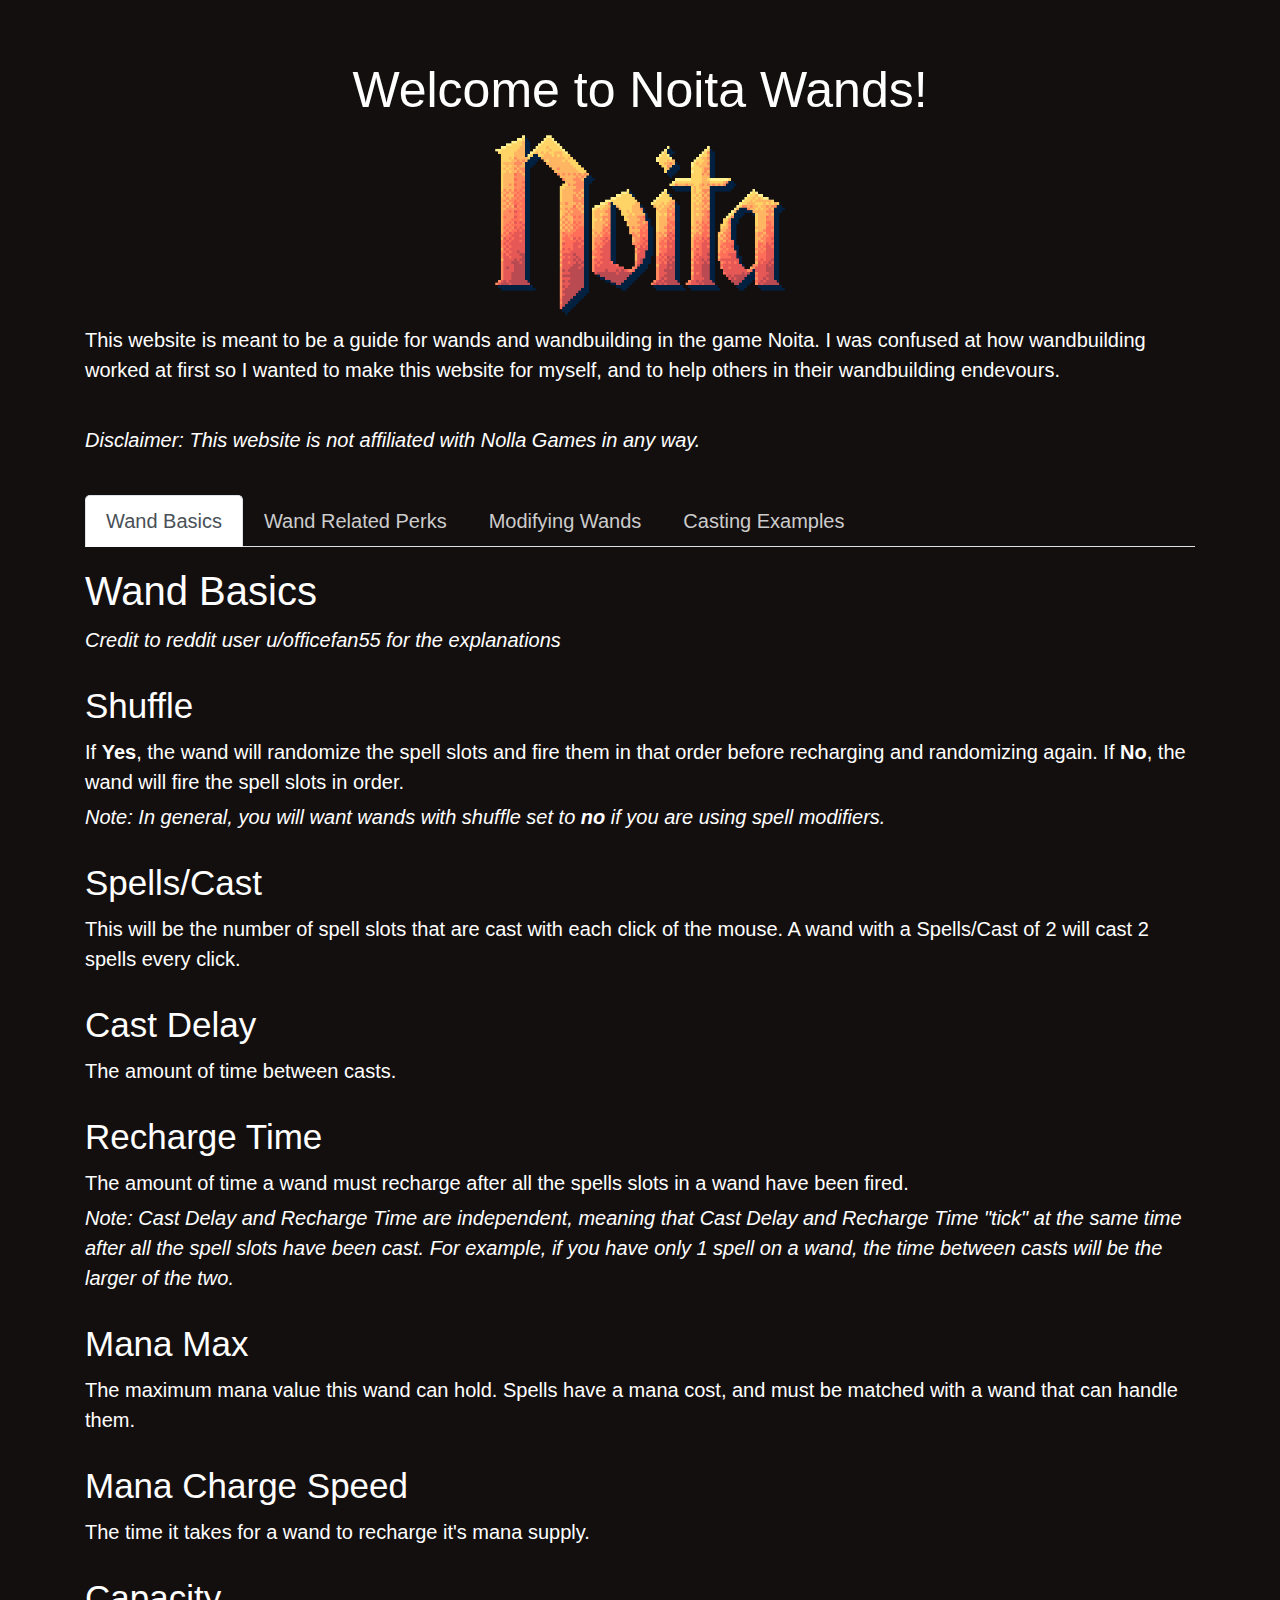
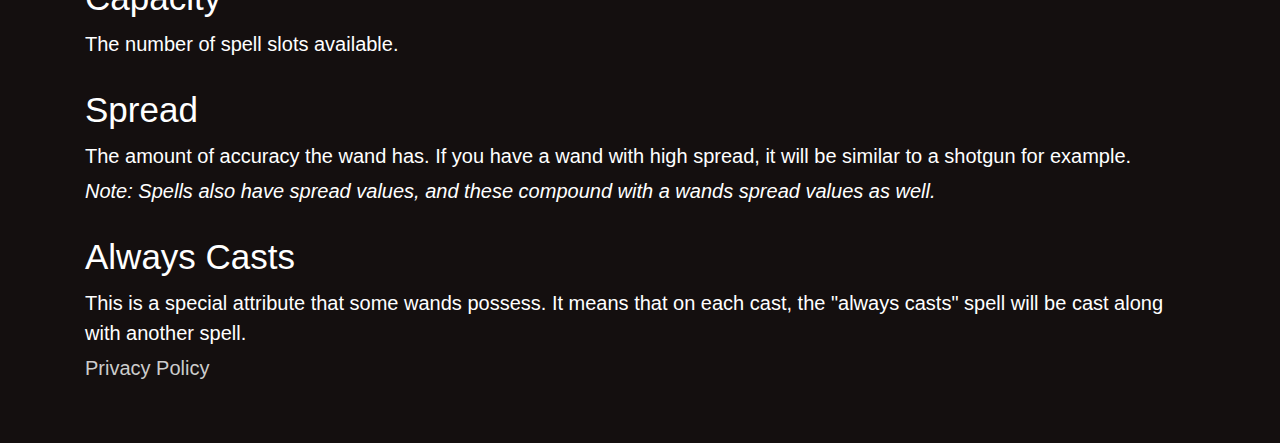
==== index.html @ 8fd9ebec "adding spell casting example" ====
<!DOCTYPE html>
<html>
  <head>
    <meta charset="UTF-8">
    <title>Noita Wands</title>
    <!-- Bootsrap 4 -->
    <link rel="stylesheet" href="https://stackpath.bootstrapcdn.com/bootstrap/4.3.1/css/bootstrap.min.css" integrity="sha384-ggOyR0iXCbMQv3Xipma34MD+dH/1fQ784/j6cY/iJTQUOhcWr7x9JvoRxT2MZw1T" crossorigin="anonymous">
    <!-- Custom Styles -->
    <link rel="stylesheet" href="stylesheets/main.css" type="text/css">

    <!-- JavaScript -->
    <script src="https://code.jquery.com/jquery-3.3.1.slim.min.js" integrity="sha384-q8i/X+965DzO0rT7abK41JStQIAqVgRVzpbzo5smXKp4YfRvH+8abtTE1Pi6jizo" crossorigin="anonymous"></script>
    <script src="https://cdnjs.cloudflare.com/ajax/libs/popper.js/1.14.7/umd/popper.min.js" integrity="sha384-UO2eT0CpHqdSJQ6hJty5KVphtPhzWj9WO1clHTMGa3JDZwrnQq4sF86dIHNDz0W1" crossorigin="anonymous"></script>
    <script src="https://stackpath.bootstrapcdn.com/bootstrap/4.3.1/js/bootstrap.min.js" integrity="sha384-JjSmVgyd0p3pXB1rRibZUAYoIIy6OrQ6VrjIEaFf/nJGzIxFDsf4x0xIM+B07jRM" crossorigin="anonymous"></script>

    <!-- Google Analytics -->
    <!-- Global site tag (gtag.js) - Google Analytics -->
    <script async src="https://www.googletagmanager.com/gtag/js?id=UA-150132884-1"></script>
    <script>
      window.dataLayer = window.dataLayer || [];
      function gtag(){dataLayer.push(arguments);}
      gtag('js', new Date());

      gtag('config', 'UA-150132884-1');
    </script>

  </head>
  <body>
  <div class="container">
    <div class="text-center">
      <h1>Welcome to Noita Wands!</h1>

      <div>
        <img id="noita_logo" src="assets/noita_logo.png" />
      </div>
    </div>

    <p>This website is meant to be a guide for wands and wandbuilding in the game Noita. I was confused at how wandbuilding worked at first so I wanted to make this website for myself, and to help others in their wandbuilding endevours.</p>
    <br/>
    <p><i>Disclaimer: This website is not affiliated with Nolla Games in any way.</i></p>

    <!-- Nav tabs -->
    <ul class="nav nav-tabs" id="myTab" role="tablist">
      <li class="nav-item">
        <a class="nav-link active" id="basics-tab" data-toggle="tab" href="#basics" role="tab" aria-controls="basics" aria-selected="true">Wand Basics</a>
      </li>
      <li class="nav-item">
	<a class="nav-link" id="perks-tab" data-toggle="tab" href="#perks" role="tab" aria-controls="perks" aria-selected="false">Wand Related Perks</a>
      </li>
      <li class="nav-item">
        <a class="nav-link" id="modify-tab" data-toggle="tab" href="#modify" role="tab" aria-controls="modify" aria-selected="false">Modifying Wands</a>
      </li>
      <li class="nav-item">
        <a class="nav-link" id="examples-tab" data-toggle="tab" href="#examples" role="tab" aria-controls="examples" aria-selected="false">Casting Examples</a>
      </li>
    </ul>

    <div class="tab-content">
      <div class="tab-pane fade show active" id="basics" role="tabpanel" aria-labelledby="basics-tab">

        <h2>Wand Basics</h2>
        <p><i>Credit to reddit user u/officefan55 for the explanations</i></p>
        <h3>Shuffle</h3>
        <p>If <strong>Yes</strong>, the wand will randomize the spell slots and fire them in that order before recharging and randomizing again.
        If <strong>No</strong>, the wand will fire the spell slots in order.
        <p><i>Note: In general, you will want wands with shuffle set to <strong>no</strong> if you are using spell modifiers.</i></p>
        <h3>Spells/Cast</h3>
        <p>This will be the number of spell slots that are cast with each click of the mouse.
        A wand with a Spells/Cast of 2 will cast 2 spells every click.</p>
        <h3>Cast Delay</h3>
        <p>The amount of time between casts.</p>
        <h3>Recharge Time</h3>
        <p>The amount of time a wand must recharge after all the spells slots in a wand have been fired.</p>
        <p><i>Note: Cast Delay and Recharge Time are independent, meaning that Cast Delay and Recharge Time "tick" at the same time after all the spell slots have been cast.
        For example, if you have only 1 spell on a wand, the time between casts will be the larger of the two.</i></p>
        <h3>Mana Max</h3>
        <p>The maximum mana value this wand can hold. Spells have a mana cost, and must be matched with a wand that can handle them.</p>
        <h3>Mana Charge Speed</h3>
        <p>The time it takes for a wand to recharge it's mana supply.</p>
        <h3>Capacity</h3>
        <p>The number of spell slots available.</p>
        <h3>Spread</h3>
        <p>The amount of accuracy the wand has. If you have a wand with high spread, it will be similar to a shotgun for example.</p>
        <p><i>Note: Spells also have spread values, and these compound with a wands spread values as well.</i></p>
        <h3>Always Casts</h3>
        <p>This is a special attribute that some wands possess. It means that on each cast, the "always casts" spell will be cast along with another spell.</p>
      </div>
      <div class="tab-pane fade" id="perks" role="tabpanel" aria-labelledby="perks-tab">

        <h2>Wand Related Perks</h2>
        <p>This is a list of perks you can get</p>
        <ul>
          <li>
          <strong>Edit Wands Everywhere:</strong>
          This perk allows to to edit your wands outside of the Holy Mountain shrine.
          </li>
        </ul>

      </div>
      <div class="tab-pane fade" id="modify" role="tabpanel" aria-labelledby="modify-tab">

        <h2>Modifying Wands</h2>
        <p>Modfying wands is probably one of the most crucial aspects of this game, but also one of the hardest to get right.
        This section will detail a few things to keep in mind while modifying your wands.</p>
        <h3>Modifying Multiple Spell Slots</h3>
        <p>To apply a modifier to multiple projectiles you must place the modifer before a multicast or a splitter.
        Think of the spell slots like a mathematical expression, a multicast or splitter acts as brackets wrappinng around a number of spells.
        Any modifier placed before that "bracket" will modify everything inside. See the below image for reference <br/>
        <i>Credit to an anonymous /v/ poster for the image and explanation.</i></p>
        <img src="assets/multicast.png" />
      </div>

      <div class="tab-pane fade" id="casting" role="tabpanel" aria-labelledby="casting-tab">
        <h2>Casting Example</h2>
        <p>These examples of how casting is done in game should help you gain na better understanding of how to build effective wands. In order to help explain what is going on we are going to use the analogy of a deck of cards.</p>
        <h3>Casting Example 1</h3>
        <p>

        </p>
        <ol>
          <li>Start of Cast -> Draw Actions: 1 -> Draw Card</li>
            <ul>
              <li>
                Draw -> Double Spell (+2 Draw Actions)
                <img src="assets/casting-examples/eg1step1.png" />
              </li>
            </ul>
          <li>Draw Actions remaining: 2 -> Draw Card</li>
            <ul>
              <li>
                Draw -> Green Scatter
                <img src="assets/casting-examples/eg1step2.png" />
              </li>
            </ul>
          <li>Draw Actions remaining: 1 -> Draw Card</li>
            <ul>
              <li>
                Draw -> Antigrav (+1 Draw Actions)
                <img src="assets/casting-examples/eg1step3.png" />
              </li>
            </ul>
          <li>Draw Actions remaining: 1 -> Draw Card</li>
            <ul>
              <li>
                Draw -> Purple Scatter
                <img src="assets/casting-examples/eg1step4.png" />
              </li>
            </ul>
          <li>Draw Actions remaining: 0 -> Stop Drawing</li>
          <li>Drawing Stopped -> Resolve Cast</li>
            <ul>
              <li>
                Spells in "hand": Double Spell, Green Scatter, Antigrav Purple Scatter
              </li>
              <li>
                Apply Projectile Modifiers to all Projectiles (Antigrav to both Green Scatter and Purple Scatter)
              </li>
              <li>
                Cast
              </li>
            </ul>
        </ol>
      </div>
    </div>

    <div class="footer">
      <a href="privacy.html">Privacy Policy</a>
    </div>

  </div>

  </body>

  <script>
    $(document).ready(function() {
      $('#myTab a').on('click', function (e) {
        e.preventDefault()
        $(this).tab('show')
      })
    });
  </script>
</html>
---- stylesheets/main.css ----
body {
	background-color: rgba(20, 15, 15, 1.0);
	color: #ffffff;
	padding-top: 60px;
	padding-bottom: 60px;
}

a {
	color: #cccccc;
}

a:hover {
	color: #ffffff;
}

img#noita_logo {
	max-width: 300px;
}

h2 {
	margin-top: 20px;
}

h3 {
	margin-top: 30px;
	margin-bottom: 10px;
}

p {
	margin-top: 5px;	
	margin-bottom: 5px;
}

.nav-tabs {
	margin-top: 40px;
}

html { font-size: 1rem; }

@media (min-width: 576px) {
    html { font-size: 1rem; }
}
@media (min-width: 768px) {
    html { font-size: 2.25rem; }
}
@media (min-width: 992px) {
    html { font-size: 1rem; }
}
@media (min-width: 1200px) {
    html { font-size: 1.25rem; }
}
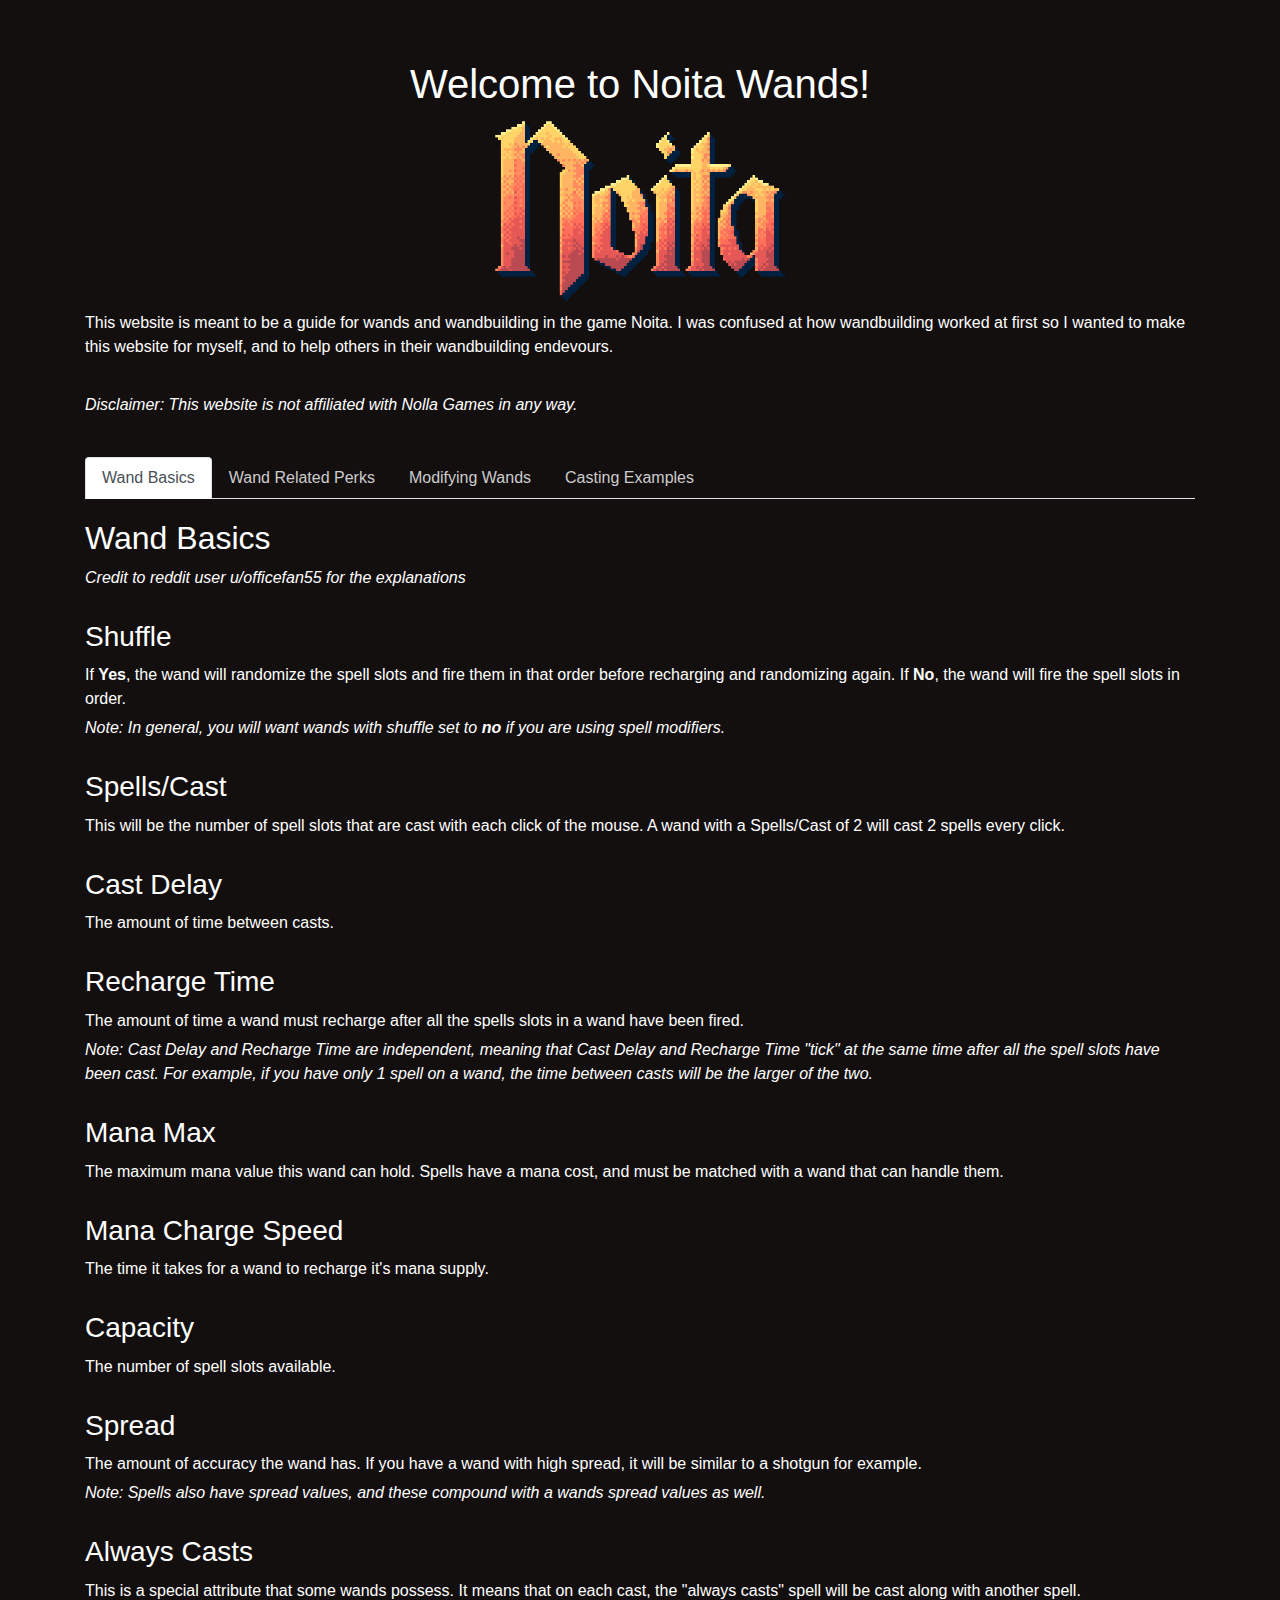
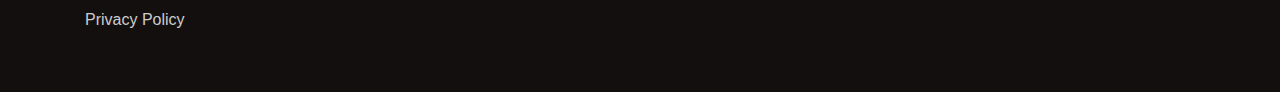
==== commit a677aa66: "better media queries and viewport meta tag" ====
--- a/index.html
+++ b/index.html
@@ -2,6 +2,7 @@
 <html>
   <head>
     <meta charset="UTF-8">
+    <meta name="viewport" content="width=device-width, initial-scale=1.0" />
     <title>Noita Wands</title>
     <!-- Bootsrap 4 -->
     <link rel="stylesheet" href="https://stackpath.bootstrapcdn.com/bootstrap/4.3.1/css/bootstrap.min.css" integrity="sha384-ggOyR0iXCbMQv3Xipma34MD+dH/1fQ784/j6cY/iJTQUOhcWr7x9JvoRxT2MZw1T" crossorigin="anonymous">
@@ -103,14 +104,15 @@
         <p>Modfying wands is probably one of the most crucial aspects of this game, but also one of the hardest to get right.
         This section will detail a few things to keep in mind while modifying your wands.</p>
         <h3>Modifying Multiple Spell Slots</h3>
-        <p>To apply a modifier to multiple projectiles you must place the modifer before a multicast or a splitter.
+        <p>To apply a modifier to multiple projectiles you can place the modifer before a multicast or a splitter.
         Think of the spell slots like a mathematical expression, a multicast or splitter acts as brackets wrappinng around a number of spells.
         Any modifier placed before that "bracket" will modify everything inside. See the below image for reference <br/>
         <i>Credit to an anonymous /v/ poster for the image and explanation.</i></p>
+        <p>This isn't the only way to apply projectile modifiers to multiple projectiles though. See the Casting Exampels section for a detailed example.</p>
         <img src="assets/multicast.png" />
       </div>
 
-      <div class="tab-pane fade" id="casting" role="tabpanel" aria-labelledby="casting-tab">
+      <div class="tab-pane fade" id="examples" role="tabpanel" aria-labelledby="examples-tab">
         <h2>Casting Example</h2>
         <p>These examples of how casting is done in game should help you gain na better understanding of how to build effective wands. In order to help explain what is going on we are going to use the analogy of a deck of cards.</p>
         <h3>Casting Example 1</h3>
--- a/stylesheets/main.css
+++ b/stylesheets/main.css
@@ -37,15 +37,27 @@
 
 html { font-size: 1rem; }
 
-@media (min-width: 576px) {
-    html { font-size: 1rem; }
+/* for-phone-only */
+@media (max-width: 599px) {
+	html { font-size: 0.75rem; }
 }
-@media (min-width: 768px) {
-    html { font-size: 2.25rem; }
+
+/* for-tablet-portrait-up */
+@media (min-width: 600px) {
+	html { font-size: 1rem; }
 }
-@media (min-width: 992px) {
-    html { font-size: 1rem; }
+
+/* for-tablet-landscape-up */
+@media (min-width: 900px) { 
+	html { font-size: 1rem; }
 }
+
+/* for-desktop-up */
 @media (min-width: 1200px) {
-    html { font-size: 1.25rem; }
-}+	html { font-size: 1rem; }
+}
+
+/* for-big-desktop-up */
+@media (min-width: 1800px) {
+	html { font-size: 1.5rem; }
+}
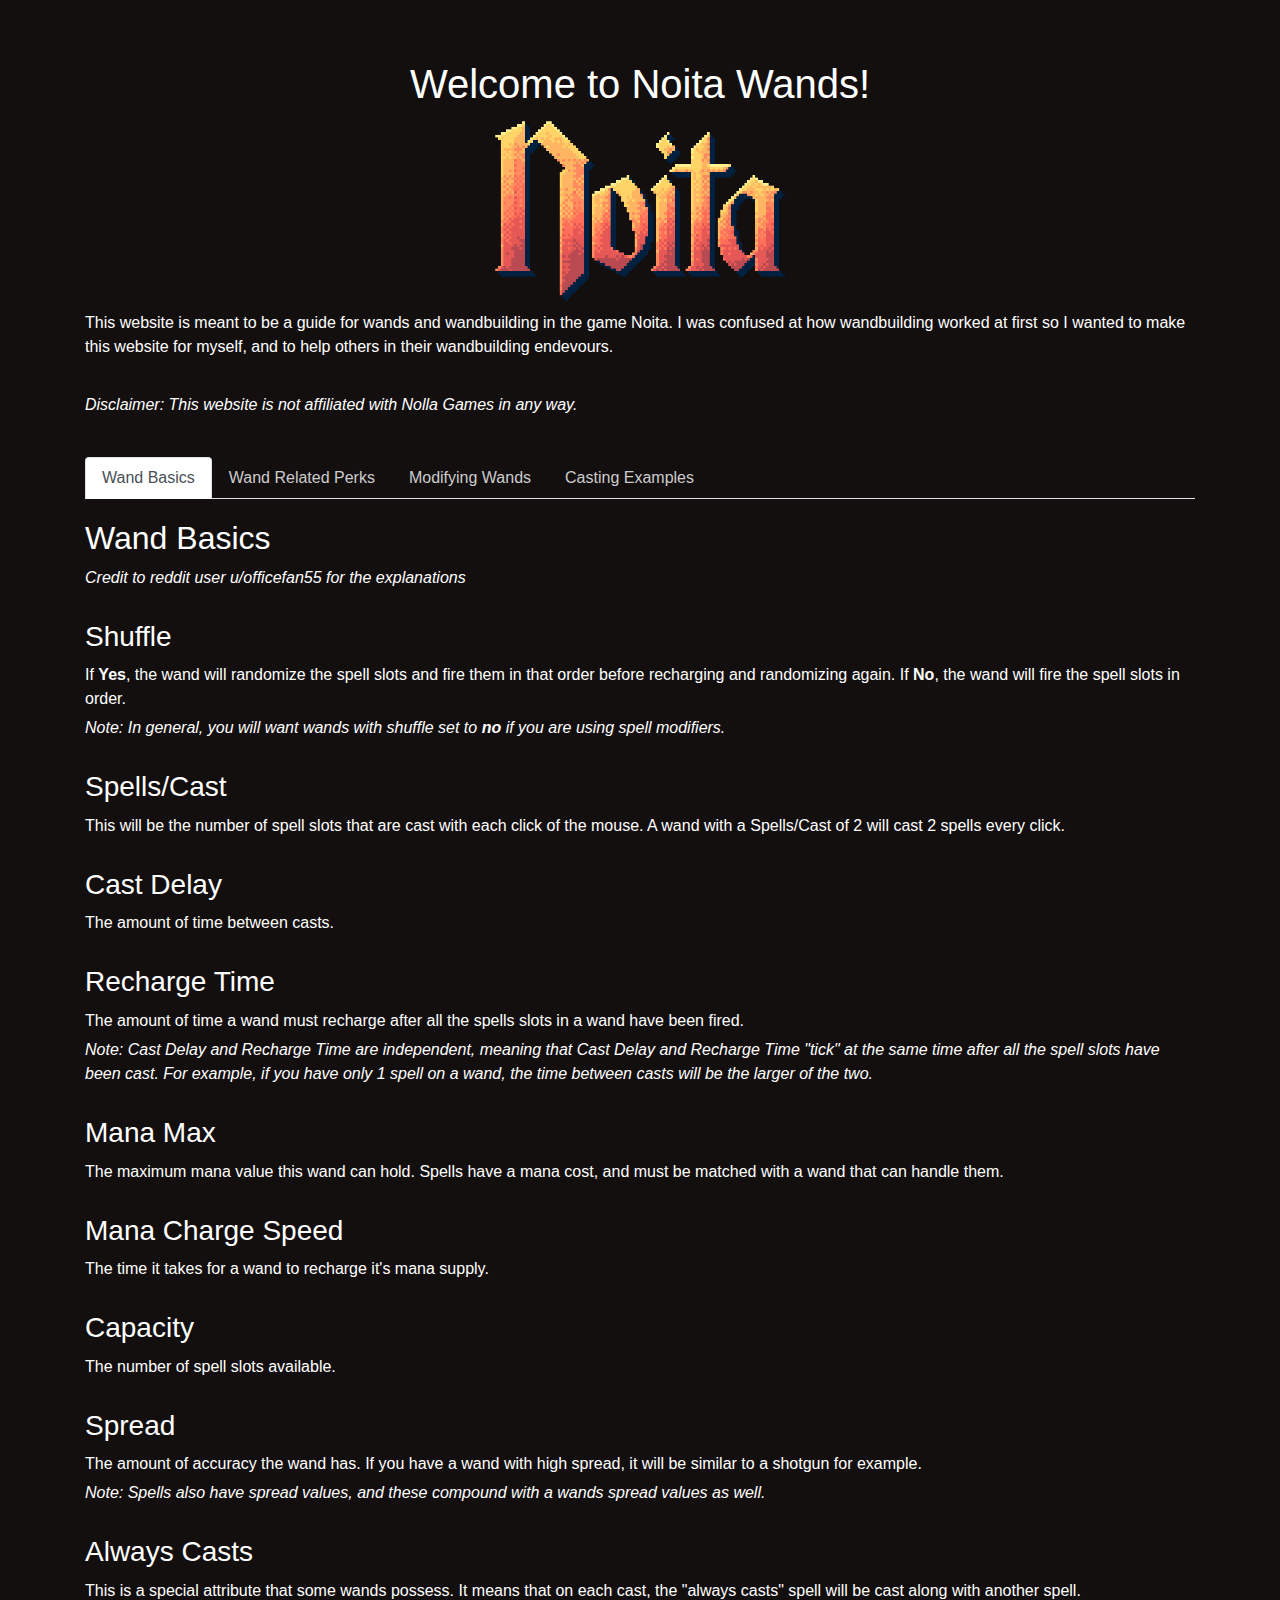
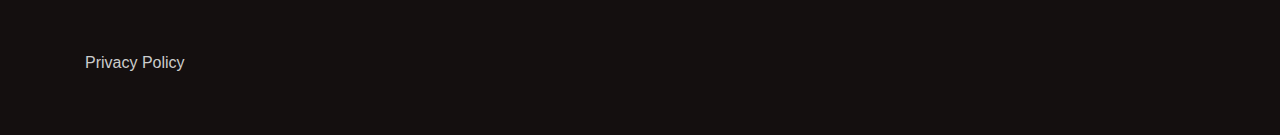
==== commit 6f882ea5: "replacing jquery version with newer, and performing request for csv into a javascript array" ====
--- a/index.html
+++ b/index.html
@@ -2,7 +2,6 @@
 <html>
   <head>
     <meta charset="UTF-8">
-    <meta name="viewport" content="width=device-width, initial-scale=1.0" />
     <title>Noita Wands</title>
     <!-- Bootsrap 4 -->
     <link rel="stylesheet" href="https://stackpath.bootstrapcdn.com/bootstrap/4.3.1/css/bootstrap.min.css" integrity="sha384-ggOyR0iXCbMQv3Xipma34MD+dH/1fQ784/j6cY/iJTQUOhcWr7x9JvoRxT2MZw1T" crossorigin="anonymous">
@@ -10,7 +9,10 @@
     <link rel="stylesheet" href="stylesheets/main.css" type="text/css">
 
     <!-- JavaScript -->
-    <script src="https://code.jquery.com/jquery-3.3.1.slim.min.js" integrity="sha384-q8i/X+965DzO0rT7abK41JStQIAqVgRVzpbzo5smXKp4YfRvH+8abtTE1Pi6jizo" crossorigin="anonymous"></script>
+    <script
+      src="https://code.jquery.com/jquery-3.4.1.min.js"
+      integrity="sha256-CSXorXvZcTkaix6Yvo6HppcZGetbYMGWSFlBw8HfCJo="
+      crossorigin="anonymous"></script>
     <script src="https://cdnjs.cloudflare.com/ajax/libs/popper.js/1.14.7/umd/popper.min.js" integrity="sha384-UO2eT0CpHqdSJQ6hJty5KVphtPhzWj9WO1clHTMGa3JDZwrnQq4sF86dIHNDz0W1" crossorigin="anonymous"></script>
     <script src="https://stackpath.bootstrapcdn.com/bootstrap/4.3.1/js/bootstrap.min.js" integrity="sha384-JjSmVgyd0p3pXB1rRibZUAYoIIy6OrQ6VrjIEaFf/nJGzIxFDsf4x0xIM+B07jRM" crossorigin="anonymous"></script>
 
@@ -165,7 +167,10 @@
       </div>
     </div>
 
-    <div class="footer">
+    <div id="csvData">
+    </div>
+
+    <div class="footer mt-5">
       <a href="privacy.html">Privacy Policy</a>
     </div>
 
@@ -175,10 +180,34 @@
 
   <script>
     $(document).ready(function() {
+      // Load Bootstrap Tabs
       $('#myTab a').on('click', function (e) {
         e.preventDefault()
         $(this).tab('show')
       })
+
+      // Load CSV for Wand Simulator
+      var filename = 'assets/spells.csv'
+      var spellsFromCSV = [];
+
+      $.get(filename, function(data) {
+        var jsonObject = data.split(/\r?\n|\r/);
+        var headers = jsonObject[0].split(',')
+        var spells = jsonObject.slice(1)
+        
+        for (var i = 0; i < spells.length; i++) {
+          spellData = spells[i].split(',');
+          spellObject = {};
+          for (var j = 0; j < spellData.length; j++) {
+            spellObject[headers[j]] = spellData[j];
+          }
+          spellsFromCSV.push(spellObject);
+        }
+
+        // document.getElementById("csvData").innerHTML = spellsFromCSV[0].name
+        console.log(spellsFromCSV);
+      });
+
     });
   </script>
 </html>
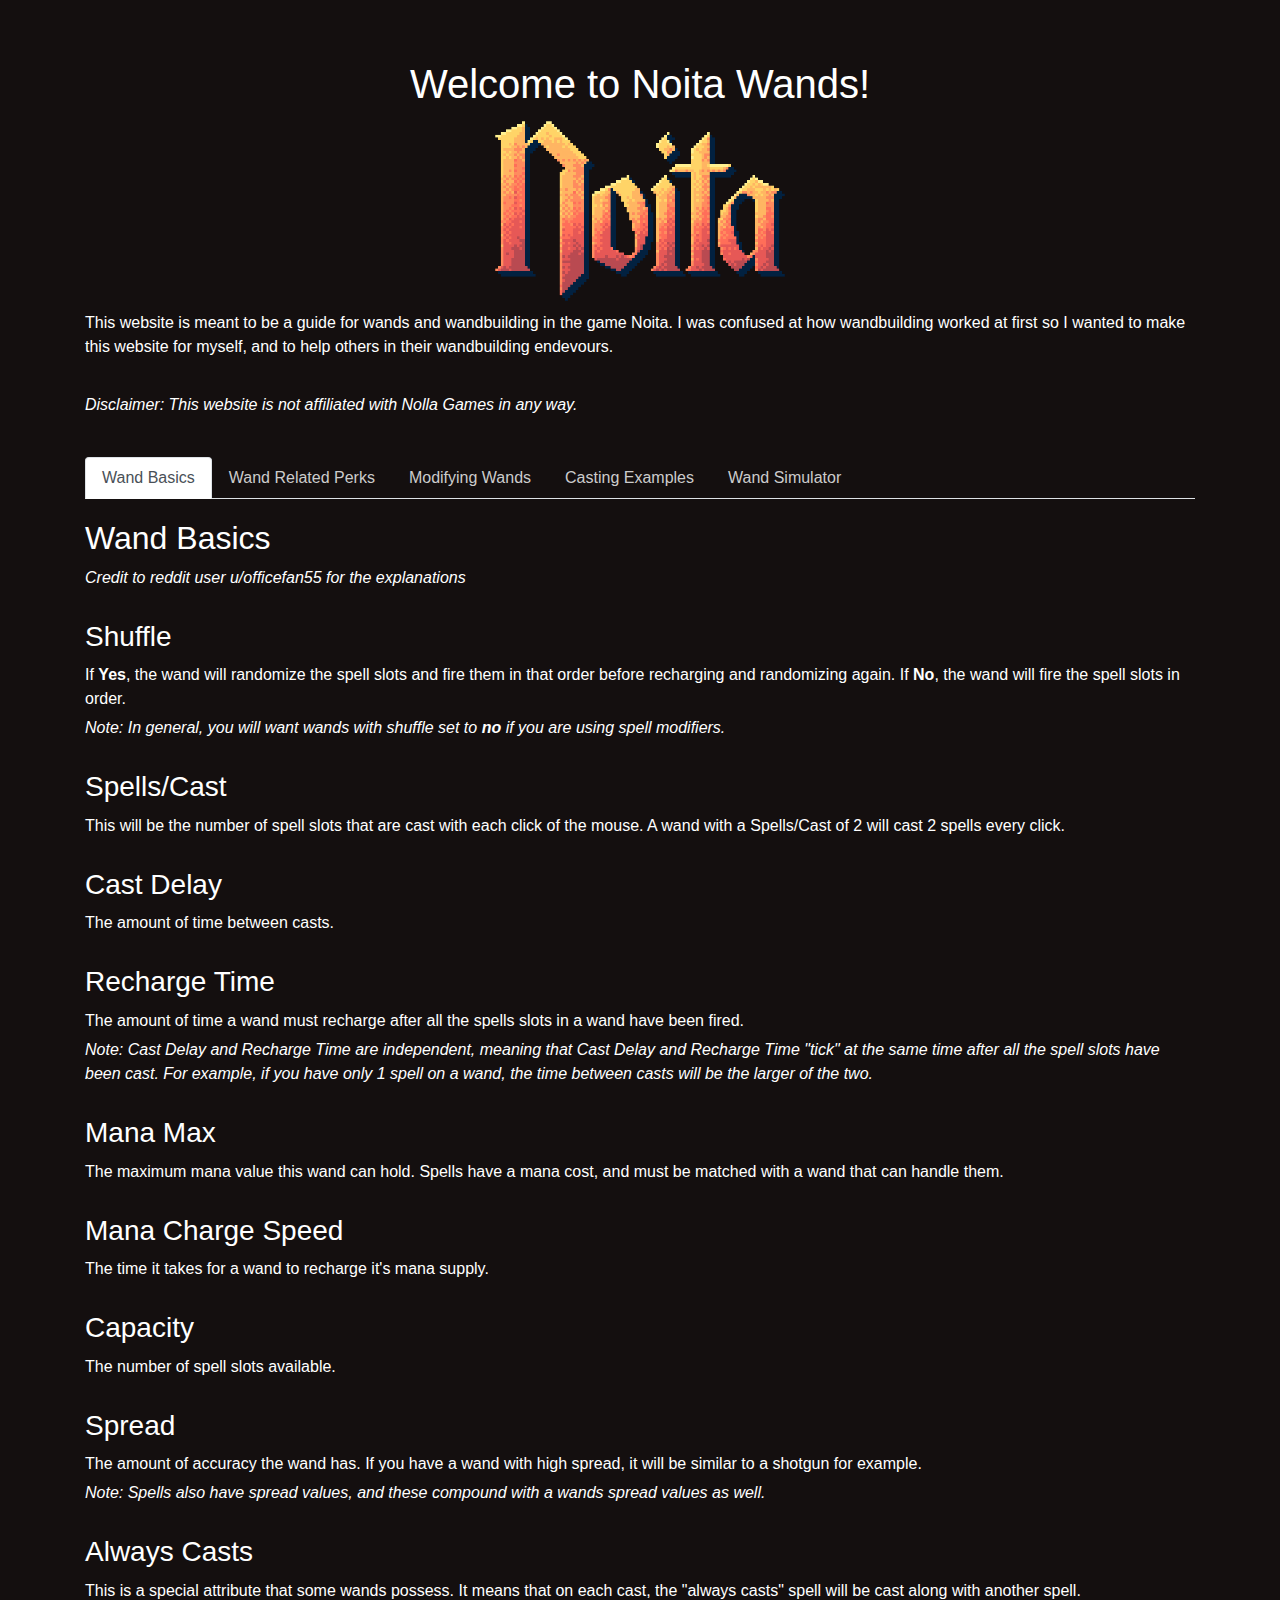
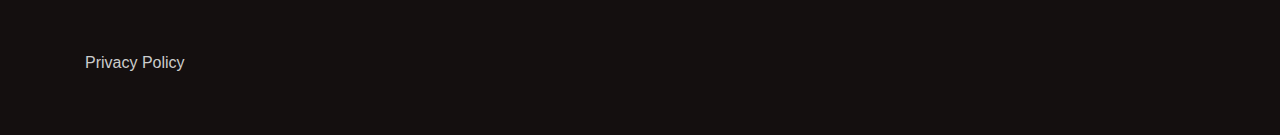
==== commit 31444a5d: "putting spells and images int oa div on the page, need to still clean the data" ====
--- a/index.html
+++ b/index.html
@@ -55,6 +55,9 @@
       </li>
       <li class="nav-item">
         <a class="nav-link" id="examples-tab" data-toggle="tab" href="#examples" role="tab" aria-controls="examples" aria-selected="false">Casting Examples</a>
+      </li>
+      <li class="nav-item">
+        <a class="nav-link" id="simulator-tab" data-toggle="tab" href="#simulator" role="tab" aria-controls="simulator" aria-selected="false">Wand Simulator</a>
       </li>
     </ul>
 
@@ -165,10 +168,14 @@
             </ul>
         </ol>
       </div>
-    </div>
-
-    <div id="csvData">
-    </div>
+
+      <div class="tab-pane fade" id="simulator" role="tabpanel" aria-labelledby="simulator-tab">
+        <div id="list-of-spells">
+
+        </div>
+      </div>
+
+    </div> <!-- end tabs -->
 
     <div class="footer mt-5">
       <a href="privacy.html">Privacy Policy</a>
@@ -204,10 +211,29 @@
           spellsFromCSV.push(spellObject);
         }
 
+        populateListOfSpells(spellsFromCSV);
+
         // document.getElementById("csvData").innerHTML = spellsFromCSV[0].name
         console.log(spellsFromCSV);
       });
 
+      function populateListOfSpells(spellsArray) {
+        var listOfSpellsDiv = document.getElementById("list-of-spells");
+        for (var i = 0; i < spellsArray.length; i++) {
+          var spellDiv = document.createElement("div");
+          var spellImg = document.createElement("img")
+          
+
+          spellImg.setAttribute("src", "assets/spell-images/" + spellsArray[i].img);
+          var spellName = document.createTextNode(spellsArray[i].name);
+
+          spellDiv.appendChild(spellImg);
+          spellDiv.appendChild(spellName);
+
+          listOfSpellsDiv.appendChild(spellDiv);
+        }
+      }
+
     });
   </script>
 </html>
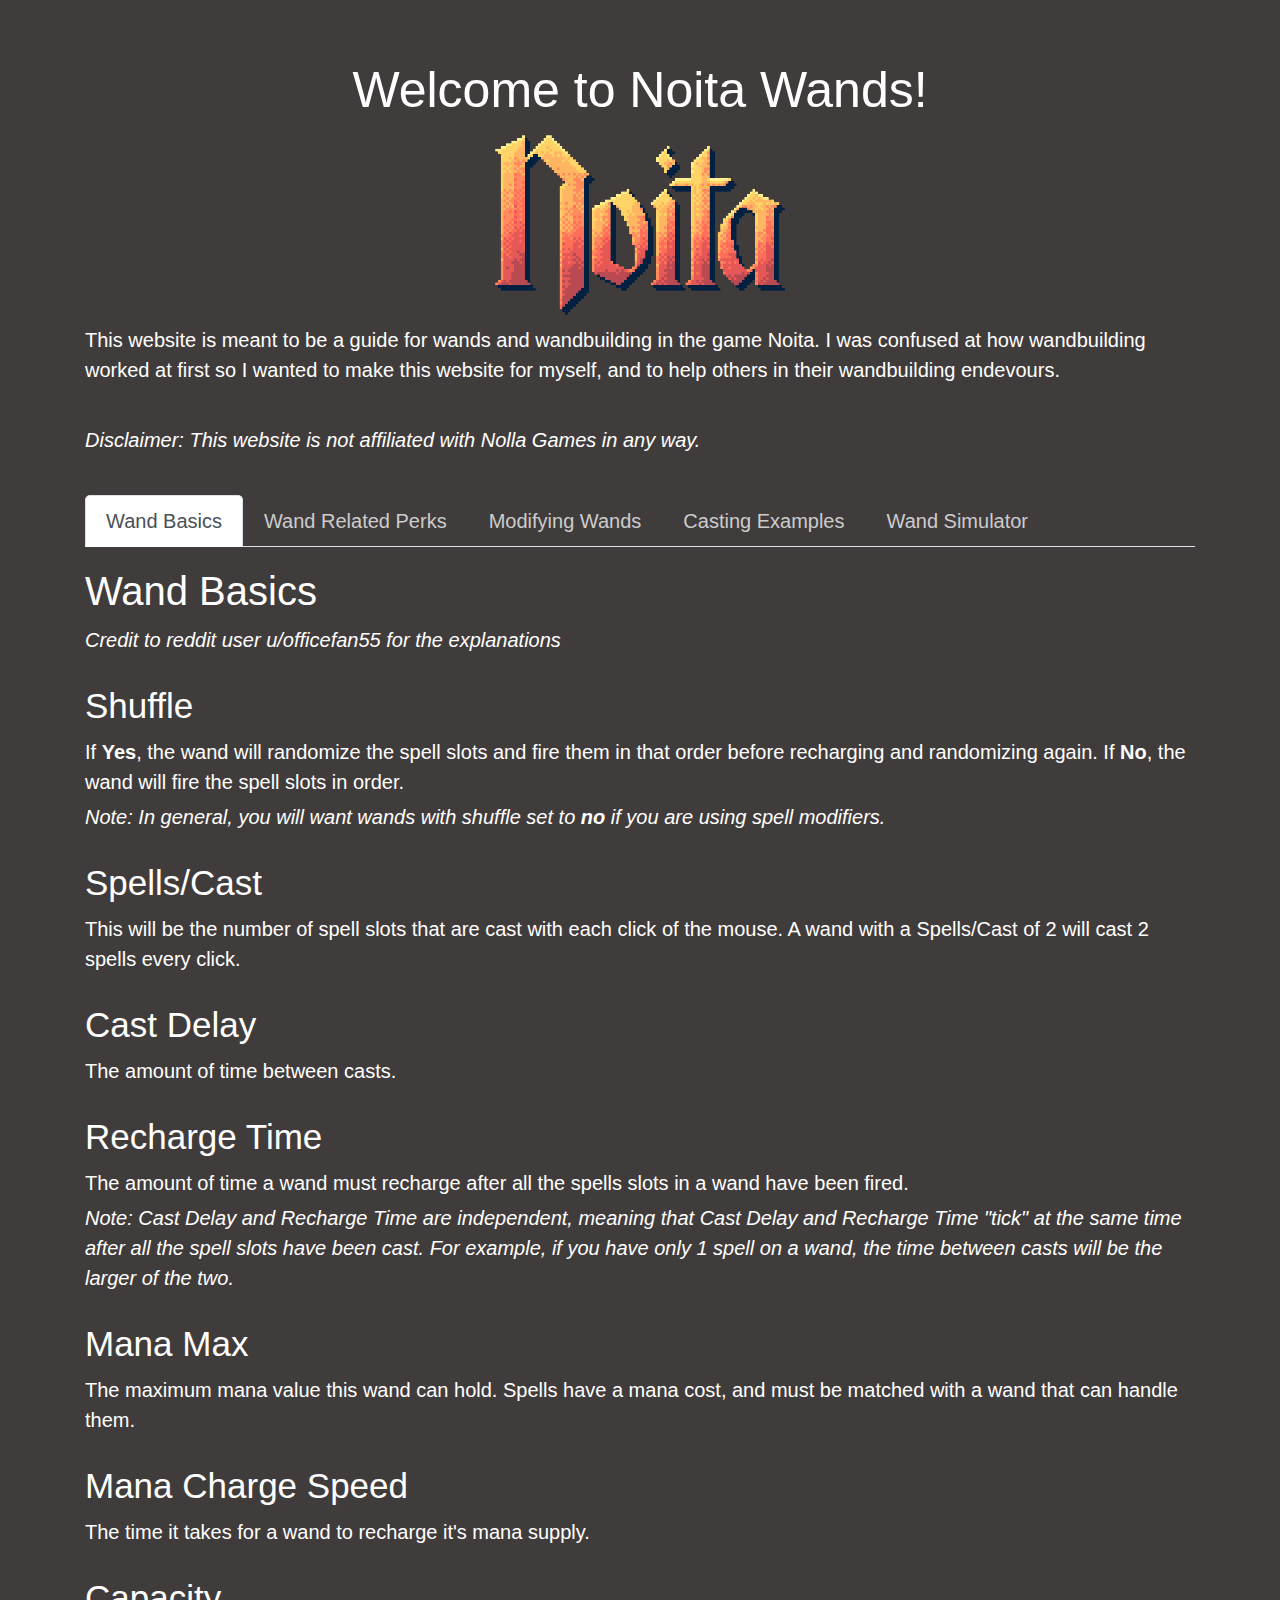
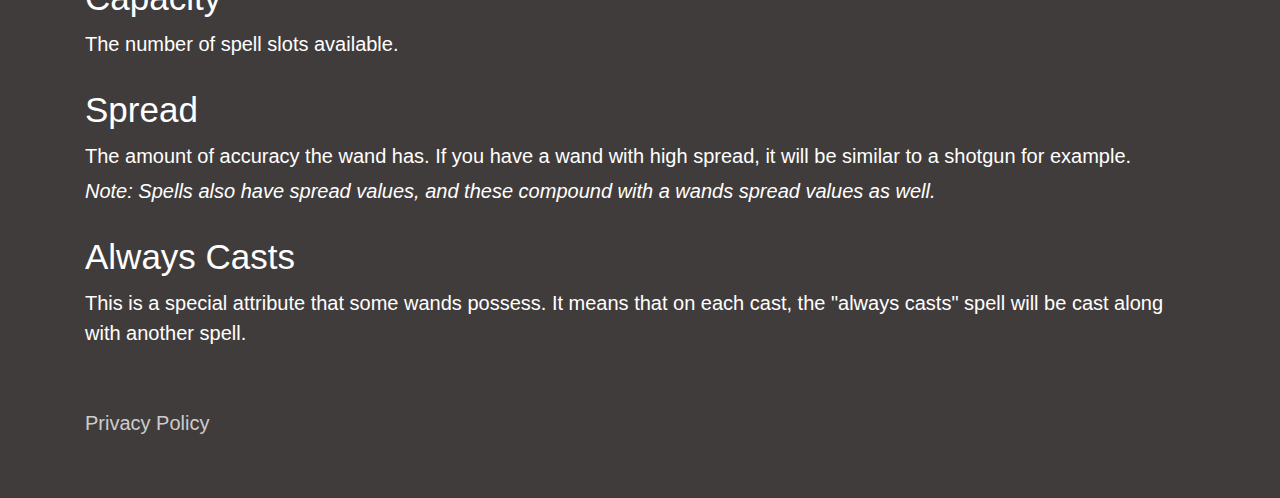
==== commit ba074bf1: "adding some styles to the wand simulator, including the list of spells is scrollable, and adding hea" ====
--- a/index.html
+++ b/index.html
@@ -170,9 +170,18 @@
       </div>
 
       <div class="tab-pane fade" id="simulator" role="tabpanel" aria-labelledby="simulator-tab">
-        <div id="list-of-spells">
-
+        <h2>Wand Simulator</h2>
+        <div class="row">
+          <div class="col-8">
+            <h3>Drag Spells Here</h3>
+          </div>
+
+          <div class="col-4">
+            <div id="list-of-spells"></div>  
+          </div>  
         </div>
+        
+        
       </div>
 
     </div> <!-- end tabs -->
@@ -199,13 +208,16 @@
 
       $.get(filename, function(data) {
         var jsonObject = data.split(/\r?\n|\r/);
-        var headers = jsonObject[0].split(',')
+        var headers = jsonObject[0].split(/,(?=(?:(?:[^"]*"){2})*[^"]*$)/);
         var spells = jsonObject.slice(1)
         
         for (var i = 0; i < spells.length; i++) {
-          spellData = spells[i].split(',');
+          console.log(spells[i]);
+          spellData = spells[i].split(/,(?=(?:(?:[^"]*"){2})*[^"]*$)/); // Split by comma not within Double Quotes
           spellObject = {};
+
           for (var j = 0; j < spellData.length; j++) {
+
             spellObject[headers[j]] = spellData[j];
           }
           spellsFromCSV.push(spellObject);
@@ -214,12 +226,16 @@
         populateListOfSpells(spellsFromCSV);
 
         // document.getElementById("csvData").innerHTML = spellsFromCSV[0].name
-        console.log(spellsFromCSV);
+        // console.log(spellsFromCSV);
       });
 
       function populateListOfSpells(spellsArray) {
         var listOfSpellsDiv = document.getElementById("list-of-spells");
+        var containerDiv = document.createElement("div");
+        var currentSpellType = "";
+
         for (var i = 0; i < spellsArray.length; i++) {
+
           var spellDiv = document.createElement("div");
           var spellImg = document.createElement("img")
           
@@ -230,8 +246,16 @@
           spellDiv.appendChild(spellImg);
           spellDiv.appendChild(spellName);
 
-          listOfSpellsDiv.appendChild(spellDiv);
+          if (spellsArray[i]["spell-type"] != currentSpellType) {
+            currentSpellType = spellsArray[i]["spell-type"];
+            var typeHeading = document.createElement("h4")
+            typeHeading.innerHTML = currentSpellType
+            containerDiv.appendChild(typeHeading);
+          }
+
+          containerDiv.appendChild(spellDiv);
         }
+        listOfSpellsDiv.appendChild(containerDiv);
       }
 
     });
--- a/stylesheets/main.css
+++ b/stylesheets/main.css
@@ -1,5 +1,5 @@
 body {
-	background-color: rgba(20, 15, 15, 1.0);
+	background-color: rgb(65, 60, 60);
 	color: #ffffff;
 	padding-top: 60px;
 	padding-bottom: 60px;
@@ -35,29 +35,40 @@
 	margin-top: 40px;
 }
 
+#list-of-spells {
+	max-height: 400px;
+	overflow: auto;
+	border: 1px solid black;
+	padding: 10px;
+}
+
+
+/* SCROLLBAR FIX */
+::-webkit-scrollbar {
+    -webkit-appearance: none;
+    width: 7px;
+}
+::-webkit-scrollbar-thumb {
+    border-radius: 4px;
+    background-color: rgba(0,0,0,.5);
+    -webkit-box-shadow: 0 0 1px rgba(255,255,255,.5);
+}
+/* END SCROLLBAR FIX */
+
+
+
+
 html { font-size: 1rem; }
 
-/* for-phone-only */
-@media (max-width: 599px) {
-	html { font-size: 0.75rem; }
+@media (min-width: 576px) {
+    html { font-size: 1rem; }
 }
-
-/* for-tablet-portrait-up */
-@media (min-width: 600px) {
-	html { font-size: 1rem; }
+@media (min-width: 768px) {
+    html { font-size: 2.25rem; }
 }
-
-/* for-tablet-landscape-up */
-@media (min-width: 900px) { 
-	html { font-size: 1rem; }
+@media (min-width: 992px) {
+    html { font-size: 1rem; }
 }
-
-/* for-desktop-up */
 @media (min-width: 1200px) {
-	html { font-size: 1rem; }
-}
-
-/* for-big-desktop-up */
-@media (min-width: 1800px) {
-	html { font-size: 1.5rem; }
-}
+    html { font-size: 1.25rem; }
+}